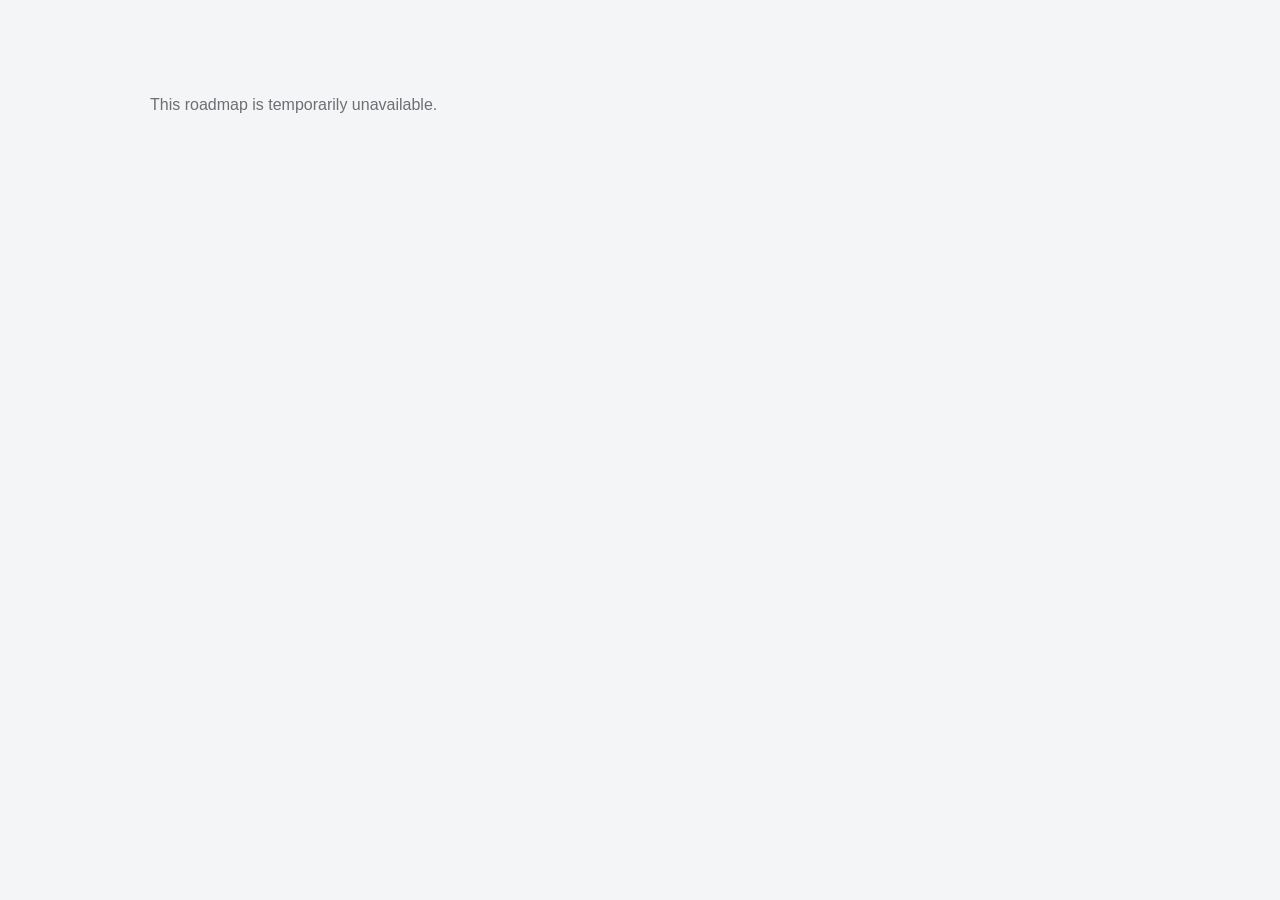
==== ride-radar-for-theme-parks/index.html @ e0edf7d6 "Publish Ride Radar for Theme Parks roadmap page" ====
<!doctype html>
<html lang="en">
<head>
  <meta charset="utf-8">
  <meta name="viewport" content="width=device-width,initial-scale=1">
  <meta name="color-scheme" content="light dark">
  <meta name="description" content="See what is being built and what has shipped for Ride Radar for Theme Parks.">
  <meta property="og:type" content="website">
  <meta property="og:title" content="Ride Radar for Theme Parks Roadmap">
  <meta property="og:description" content="See what is being built and what has shipped for Ride Radar for Theme Parks.">
  <meta property="og:image" content="https://is1-ssl.mzstatic.com/image/thumb/Purple221/v4/d3/43/cd/d343cdd3-f7c9-55cc-df08-a7925086de3b/AppIcon-0-0-1x_U007epad-0-1-0-sRGB-85-220.png/512x512bb.jpg">
  <meta name="twitter:card" content="summary">
  <title>Ride Radar for Theme Parks Roadmap</title>
  <link rel="icon" href="https://is1-ssl.mzstatic.com/image/thumb/Purple221/v4/d3/43/cd/d343cdd3-f7c9-55cc-df08-a7925086de3b/AppIcon-0-0-1x_U007epad-0-1-0-sRGB-85-220.png/512x512bb.jpg">
  <link rel="stylesheet" href="../assets/roadmap.css">
  <script src="../assets/roadmap.js" defer></script>
</head>
<body>
  <main id="roadmap" aria-live="polite"></main>
  <noscript><h1>Ride Radar for Theme Parks</h1><p><a href="https://apps.apple.com/gb/app/ride-radar-for-theme-parks/id6756741518?uo=4">View on the App Store</a></p></noscript>
</body>
</html>
---- assets/roadmap.css ----
:root { color-scheme:light dark; --bg:#f4f5f7; --surface:#fff; --surface-soft:#fafafa; --text:#171719; --muted:#6e6e73; --line:#dddfe4; --accent:#f05d3d; --accent-soft:#fff0ec; --green:#23865b; --green-soft:#e8f5ee; --blue:#1267d6; --shadow:0 14px 34px rgb(20 22 28 / .06); }
* { box-sizing:border-box; }
html { background:var(--bg); }
body { margin:0; color:var(--text); font-family:-apple-system,BlinkMacSystemFont,"SF Pro Text",sans-serif; letter-spacing:0; -webkit-font-smoothing:antialiased; }
main { width:min(980px,calc(100% - 40px)); margin:0 auto; padding:28px 0 72px; }
.brand { display:flex; align-items:center; gap:9px; min-height:32px; color:var(--muted); font-size:12px; font-weight:750; text-transform:uppercase; letter-spacing:.08em; }
.brand-mark { display:grid; place-items:center; width:25px; height:25px; border-radius:7px; background:var(--text); color:var(--bg); font-size:13px; }
.app-header { display:grid; grid-template-columns:auto minmax(0,1fr) auto; align-items:center; gap:22px; padding:48px 0 38px; border-bottom:1px solid var(--line); }
.app-icon { width:94px; height:94px; border-radius:22px; background:var(--surface); box-shadow:0 12px 30px rgb(20 22 28 / .16); }
h1 { margin:0 0 10px; max-width:680px; font-size:clamp(34px,6vw,54px); line-height:1.02; letter-spacing:0; }
a { color:inherit; text-decoration:none; }
.store-link { display:inline-flex; align-items:center; justify-content:center; gap:8px; min-height:46px; padding:0 16px; border:1px solid var(--text); border-radius:8px; background:var(--text); color:var(--bg); font-size:14px; font-weight:700; white-space:nowrap; transition:transform .18s ease,opacity .18s ease; }
.store-link:hover { transform:translateY(-1px); opacity:.84; }
.meta { display:flex; flex-wrap:wrap; align-items:center; gap:8px 14px; color:var(--muted); font-size:14px; }
.live { display:inline-flex; align-items:center; gap:7px; }
.live::before { content:""; width:7px; height:7px; border-radius:50%; background:var(--green); }
.summary { display:grid; grid-template-columns:repeat(3,1fr); gap:1px; margin:24px 0 4px; overflow:hidden; border:1px solid var(--line); border-radius:8px; background:var(--line); }
.summary-item { padding:17px 18px; background:var(--surface); }
.summary-value { display:block; margin-bottom:3px; font-size:22px; font-weight:760; }
.summary-label { color:var(--muted); font-size:12px; font-weight:650; text-transform:uppercase; letter-spacing:.05em; }
.section-title { display:flex; justify-content:space-between; align-items:end; gap:16px; margin:42px 0 14px; }
h2 { margin:0; font-size:24px; line-height:1.15; letter-spacing:0; }
.section-note { color:var(--muted); font-size:13px; }
.version { position:relative; margin:0 0 16px; overflow:hidden; border:1px solid var(--line); border-radius:8px; background:var(--surface); box-shadow:var(--shadow); }
.version.active::before { content:""; position:absolute; inset:0 auto 0 0; width:4px; background:var(--accent); }
.version-head { display:grid; grid-template-columns:minmax(0,1fr) auto; align-items:center; gap:18px; padding:21px 22px 19px 25px; }
.version h3 { margin:0 0 5px; font-size:21px; line-height:1.15; letter-spacing:0; }
.progress-row { display:flex; align-items:center; gap:10px; }
.progress { color:var(--muted); font-size:13px; white-space:nowrap; }
.meter { width:96px; height:5px; overflow:hidden; border-radius:3px; background:var(--line); }
.meter span { display:block; height:100%; border-radius:inherit; background:var(--accent); }
.shipped .meter span { background:var(--green); }
.badge { display:inline-flex; align-items:center; gap:7px; min-height:28px; padding:0 10px; border-radius:7px; color:var(--accent); background:var(--accent-soft); font-size:12px; font-weight:720; }
.badge::before { content:""; width:7px; height:7px; border-radius:50%; background:currentColor; }
.badge.shipped { color:var(--green); background:var(--green-soft); }
.groups { display:grid; grid-template-columns:repeat(auto-fit,minmax(230px,1fr)); border-top:1px solid var(--line); }
.group { min-width:0; padding:18px 22px 16px 25px; border-right:1px solid var(--line); }
.group:last-child { border-right:0; }
.group h4 { margin:0 0 11px; color:var(--muted); font-size:11px; text-transform:uppercase; font-weight:760; letter-spacing:.07em; }
.items { list-style:none; margin:0; padding:0; }
.item { position:relative; padding:9px 0 9px 25px; line-height:1.45; overflow-wrap:anywhere; }
.item::before { content:""; position:absolute; left:1px; top:14px; width:10px; height:10px; border:1.5px solid var(--muted); border-radius:50%; }
.item.done { color:var(--muted); }
.item.done::before { background:var(--green); border-color:var(--green); box-shadow:inset 0 0 0 2px var(--surface); }
.item-lines { margin:7px 0 0; padding-left:18px; }
.item-lines li { margin:4px 0; }
strong { font-weight:750; } em { font-style:italic; }
details.version summary { list-style:none; cursor:pointer; }
details.version summary::-webkit-details-marker { display:none; }
details.version summary .version-head::after { content:"+"; display:grid; place-items:center; width:28px; height:28px; margin-left:3px; border:1px solid var(--line); border-radius:50%; color:var(--muted); font-size:20px; font-weight:400; }
details.version[open] summary .version-head::after { content:"−"; }
details.version summary .version-head { grid-template-columns:minmax(0,1fr) auto auto; }
.idea-card { padding:20px 22px; border:1px dashed color-mix(in srgb,var(--accent) 45%,var(--line)); border-radius:8px; background:var(--surface); }
.idea-card .items { columns:2; column-gap:32px; }
.idea-card .item { break-inside:avoid; }
.empty,.error { color:var(--muted); padding:52px 0; }
footer { display:flex; justify-content:space-between; gap:16px; margin-top:40px; padding-top:18px; border-top:1px solid var(--line); color:var(--muted); font-size:12px; }
@media (max-width:720px) { main { width:min(100% - 32px,600px); padding-top:18px; } .app-header { grid-template-columns:auto minmax(0,1fr); gap:16px; padding:32px 0 28px; } .app-icon { width:72px; height:72px; border-radius:17px; } h1 { font-size:clamp(30px,10vw,42px); } .store-link { grid-column:1/-1; width:100%; } .summary-item { padding:14px 12px; } .summary-value { font-size:19px; } .summary-label { font-size:10px; } .groups { grid-template-columns:1fr; } .group { border-right:0; border-bottom:1px solid var(--line); } .group:last-child { border-bottom:0; } .idea-card .items { columns:1; } footer { flex-direction:column; } }
@media (prefers-color-scheme:dark) { :root { --bg:#111214; --surface:#1d1e21; --surface-soft:#242529; --text:#f5f5f7; --muted:#a3a4aa; --line:#36383e; --accent:#ff7659; --accent-soft:#3a2521; --green:#52c58b; --green-soft:#193429; --blue:#69a9ff; --shadow:none; } .app-icon { box-shadow:0 12px 30px rgb(0 0 0 / .35); } }
@media (prefers-reduced-motion:reduce) { * { scroll-behavior:auto!important; transition:none!important; } }
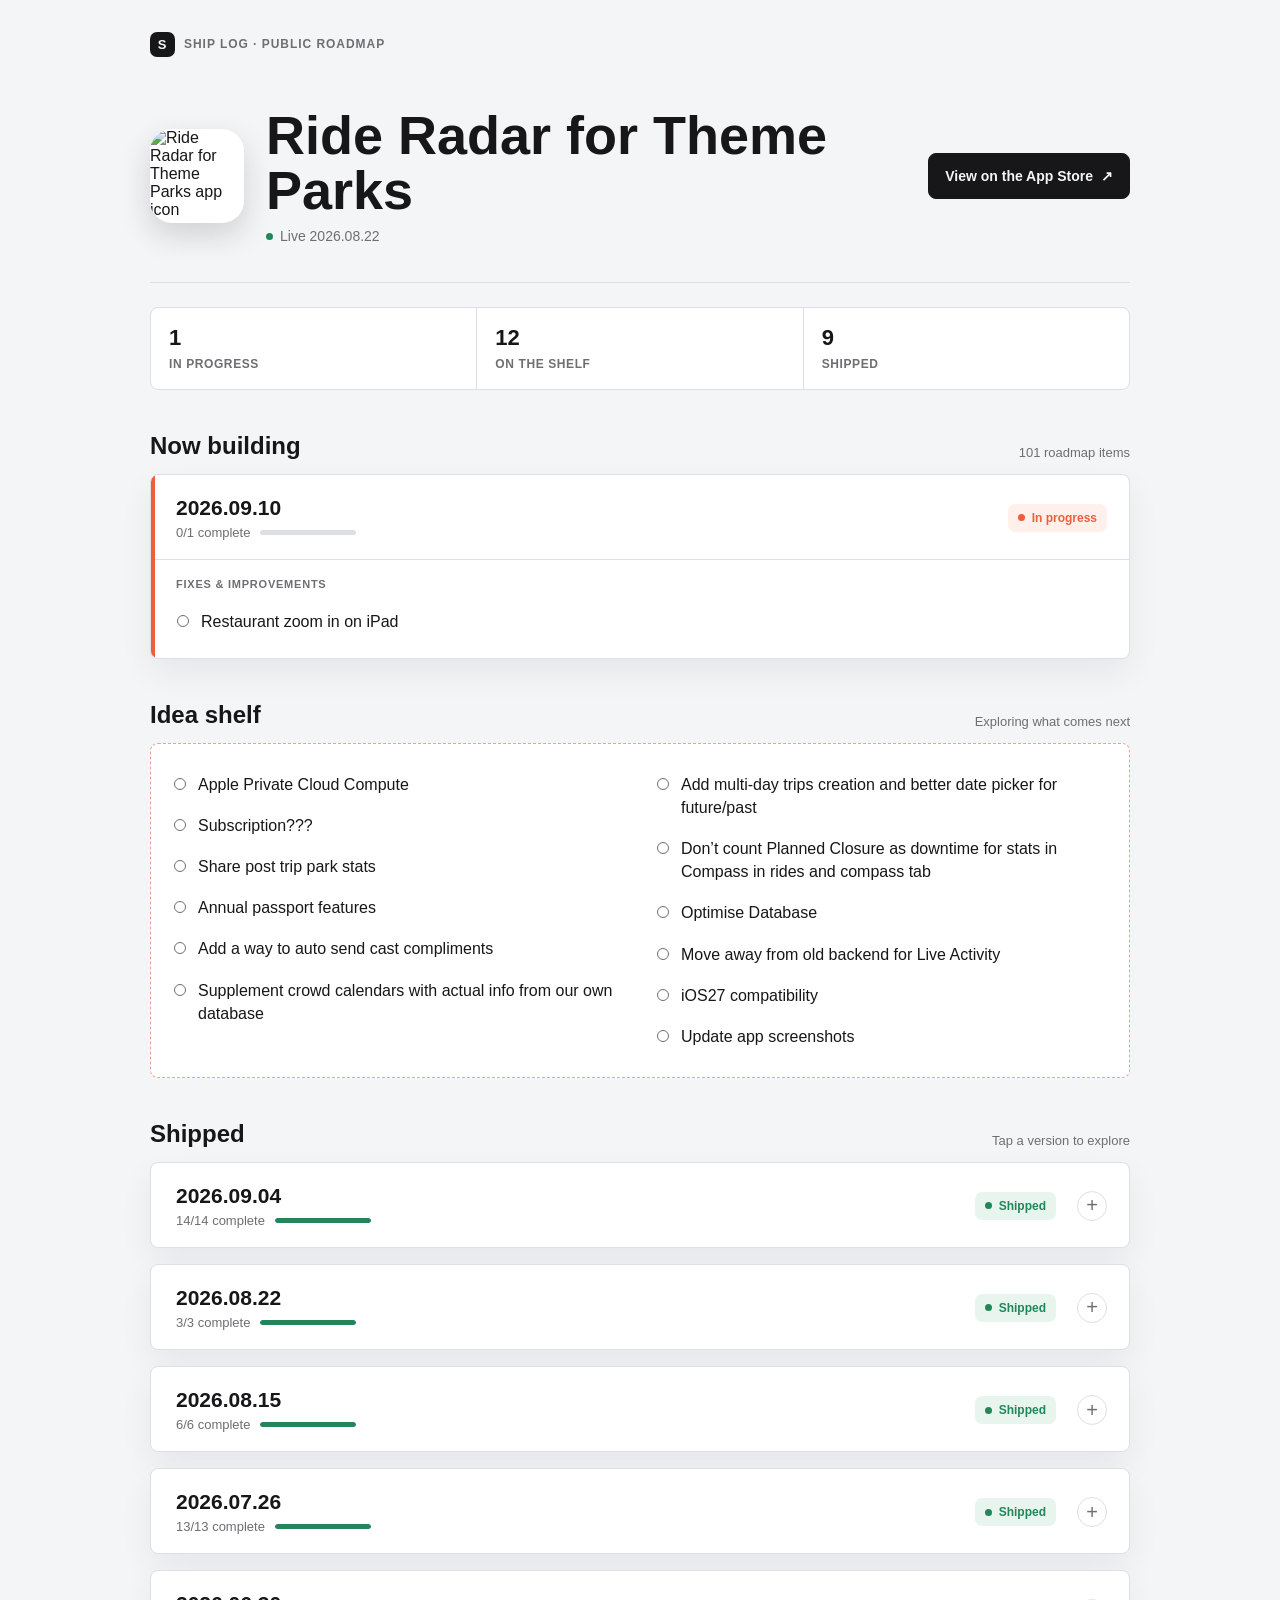
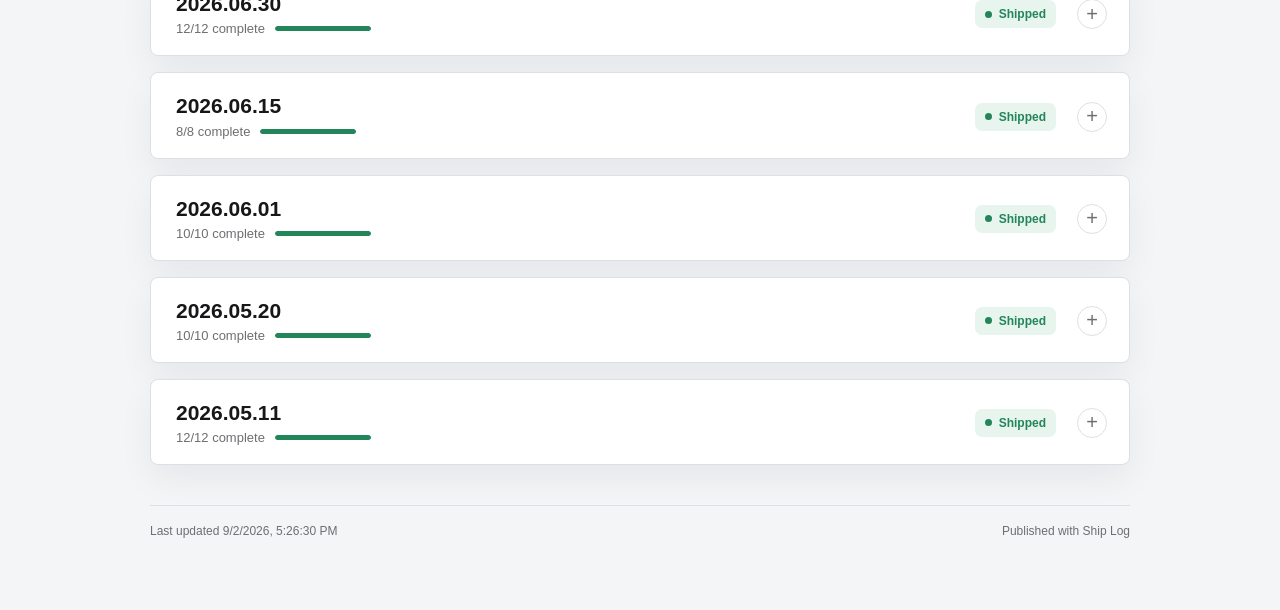
==== commit 7fb239b4: "Publish Ride Radar for Theme Parks roadmap page" ====
--- a/ride-radar-for-theme-parks/index.html
+++ b/ride-radar-for-theme-parks/index.html
@@ -8,10 +8,10 @@
   <meta property="og:type" content="website">
   <meta property="og:title" content="Ride Radar for Theme Parks Roadmap">
   <meta property="og:description" content="See what is being built and what has shipped for Ride Radar for Theme Parks.">
-  <meta property="og:image" content="https://is1-ssl.mzstatic.com/image/thumb/Purple221/v4/d3/43/cd/d343cdd3-f7c9-55cc-df08-a7925086de3b/AppIcon-0-0-1x_U007epad-0-1-0-sRGB-85-220.png/512x512bb.jpg">
+  <meta property="og:image" content="https://is1-ssl.mzstatic.com/image/thumb/Purple221/v4/88/08/ee/8808ee03-5e30-0dd4-977b-81b276e5c2ab/AppIcon-0-0-1x_U007epad-0-1-0-sRGB-85-220.png/512x512bb.jpg">
   <meta name="twitter:card" content="summary">
   <title>Ride Radar for Theme Parks Roadmap</title>
-  <link rel="icon" href="https://is1-ssl.mzstatic.com/image/thumb/Purple221/v4/d3/43/cd/d343cdd3-f7c9-55cc-df08-a7925086de3b/AppIcon-0-0-1x_U007epad-0-1-0-sRGB-85-220.png/512x512bb.jpg">
+  <link rel="icon" href="https://is1-ssl.mzstatic.com/image/thumb/Purple221/v4/88/08/ee/8808ee03-5e30-0dd4-977b-81b276e5c2ab/AppIcon-0-0-1x_U007epad-0-1-0-sRGB-85-220.png/512x512bb.jpg">
   <link rel="stylesheet" href="../assets/roadmap.css">
   <script src="../assets/roadmap.js" defer></script>
 </head>
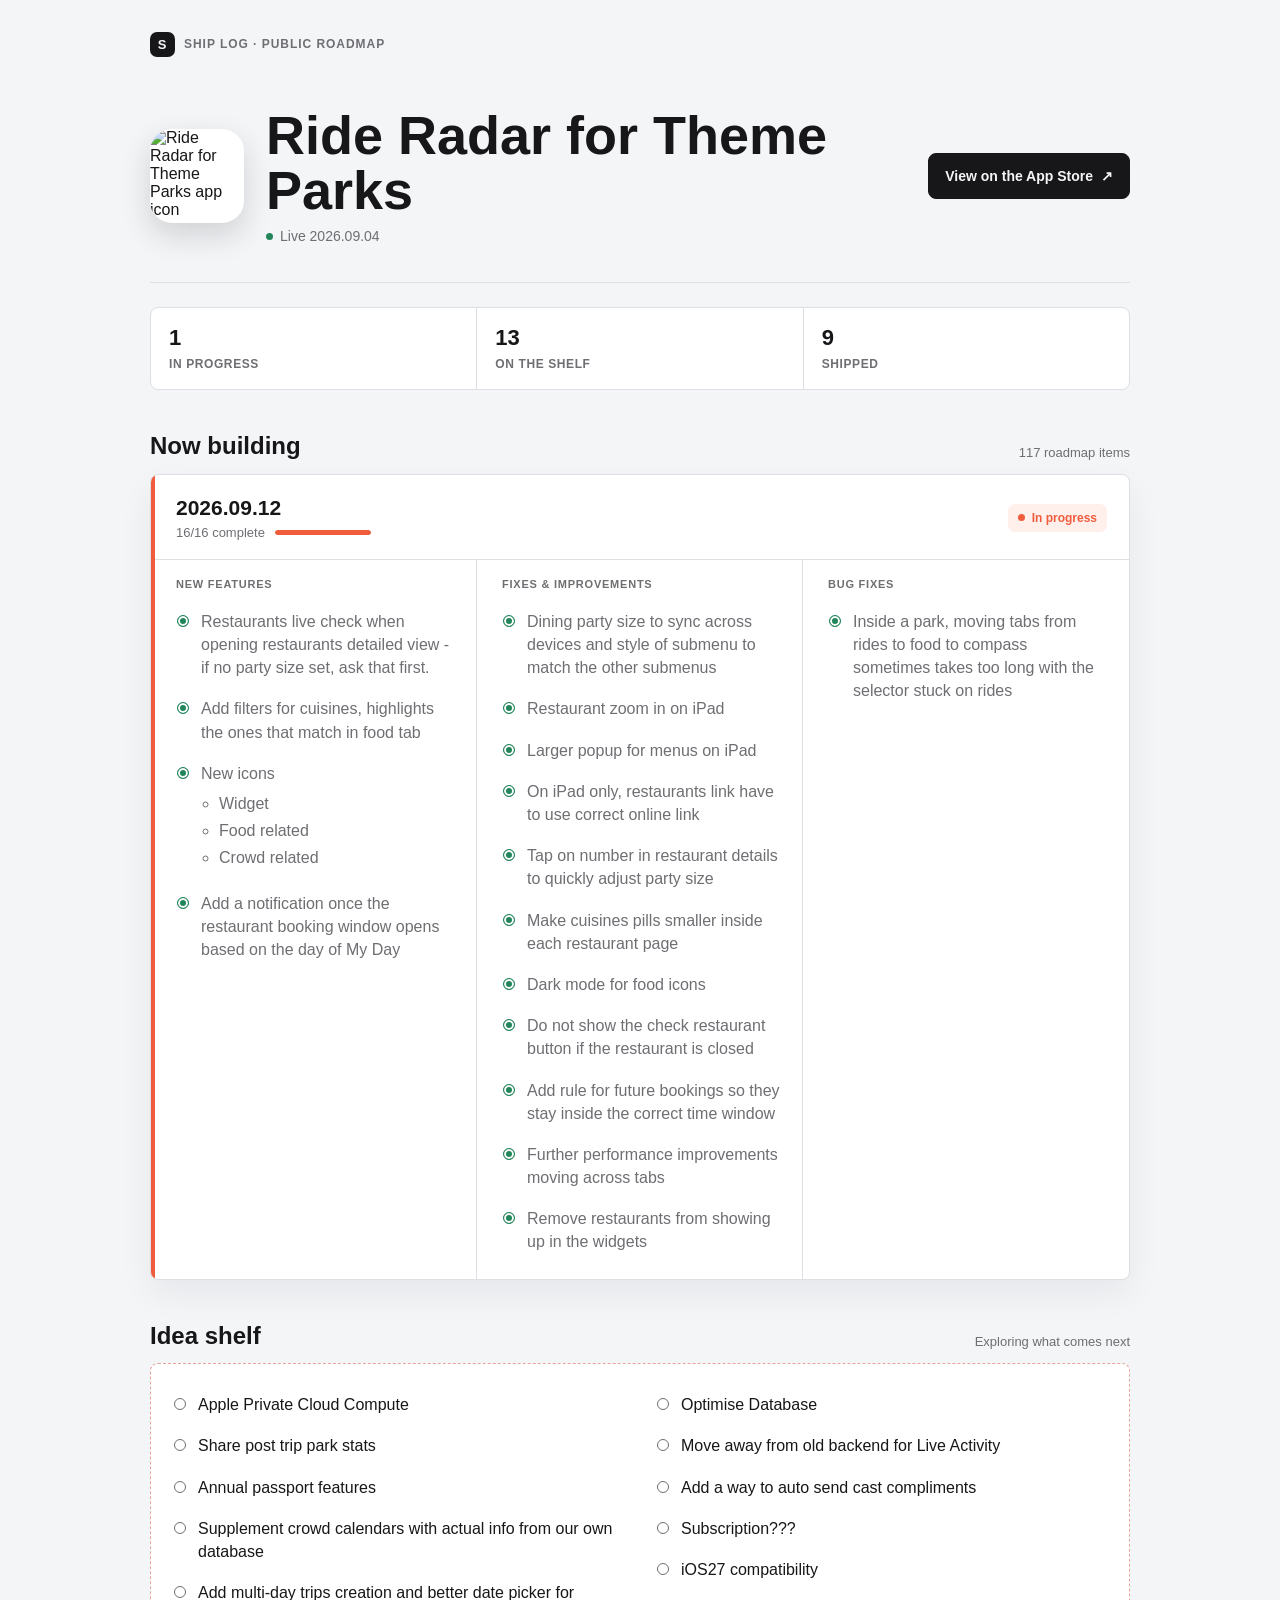
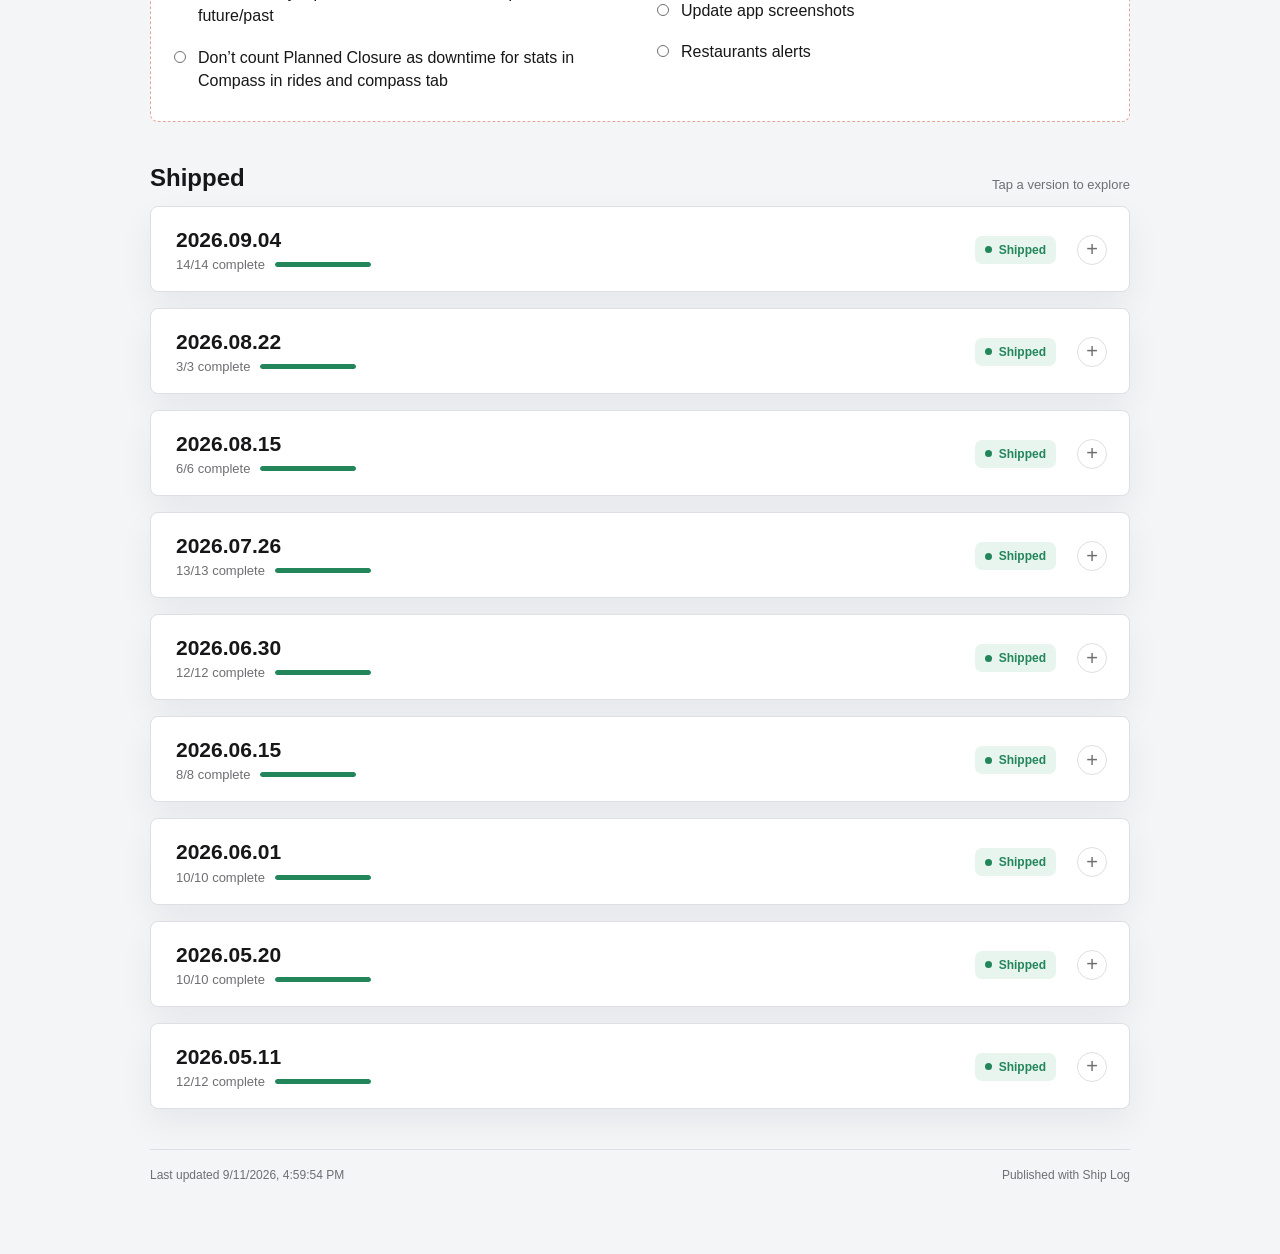
==== commit ccc0f193: "Publish Ride Radar for Theme Parks roadmap page" ====
--- a/ride-radar-for-theme-parks/index.html
+++ b/ride-radar-for-theme-parks/index.html
@@ -8,10 +8,10 @@
   <meta property="og:type" content="website">
   <meta property="og:title" content="Ride Radar for Theme Parks Roadmap">
   <meta property="og:description" content="See what is being built and what has shipped for Ride Radar for Theme Parks.">
-  <meta property="og:image" content="https://is1-ssl.mzstatic.com/image/thumb/Purple221/v4/88/08/ee/8808ee03-5e30-0dd4-977b-81b276e5c2ab/AppIcon-0-0-1x_U007epad-0-1-0-sRGB-85-220.png/512x512bb.jpg">
+  <meta property="og:image" content="https://is1-ssl.mzstatic.com/image/thumb/Purple221/v4/45/23/85/45238539-cf5b-a02e-c6b7-e993b041c930/AppIcon-0-0-1x_U007epad-0-1-0-sRGB-85-220.png/512x512bb.jpg">
   <meta name="twitter:card" content="summary">
   <title>Ride Radar for Theme Parks Roadmap</title>
-  <link rel="icon" href="https://is1-ssl.mzstatic.com/image/thumb/Purple221/v4/88/08/ee/8808ee03-5e30-0dd4-977b-81b276e5c2ab/AppIcon-0-0-1x_U007epad-0-1-0-sRGB-85-220.png/512x512bb.jpg">
+  <link rel="icon" href="https://is1-ssl.mzstatic.com/image/thumb/Purple221/v4/45/23/85/45238539-cf5b-a02e-c6b7-e993b041c930/AppIcon-0-0-1x_U007epad-0-1-0-sRGB-85-220.png/512x512bb.jpg">
   <link rel="stylesheet" href="../assets/roadmap.css">
   <script src="../assets/roadmap.js" defer></script>
 </head>
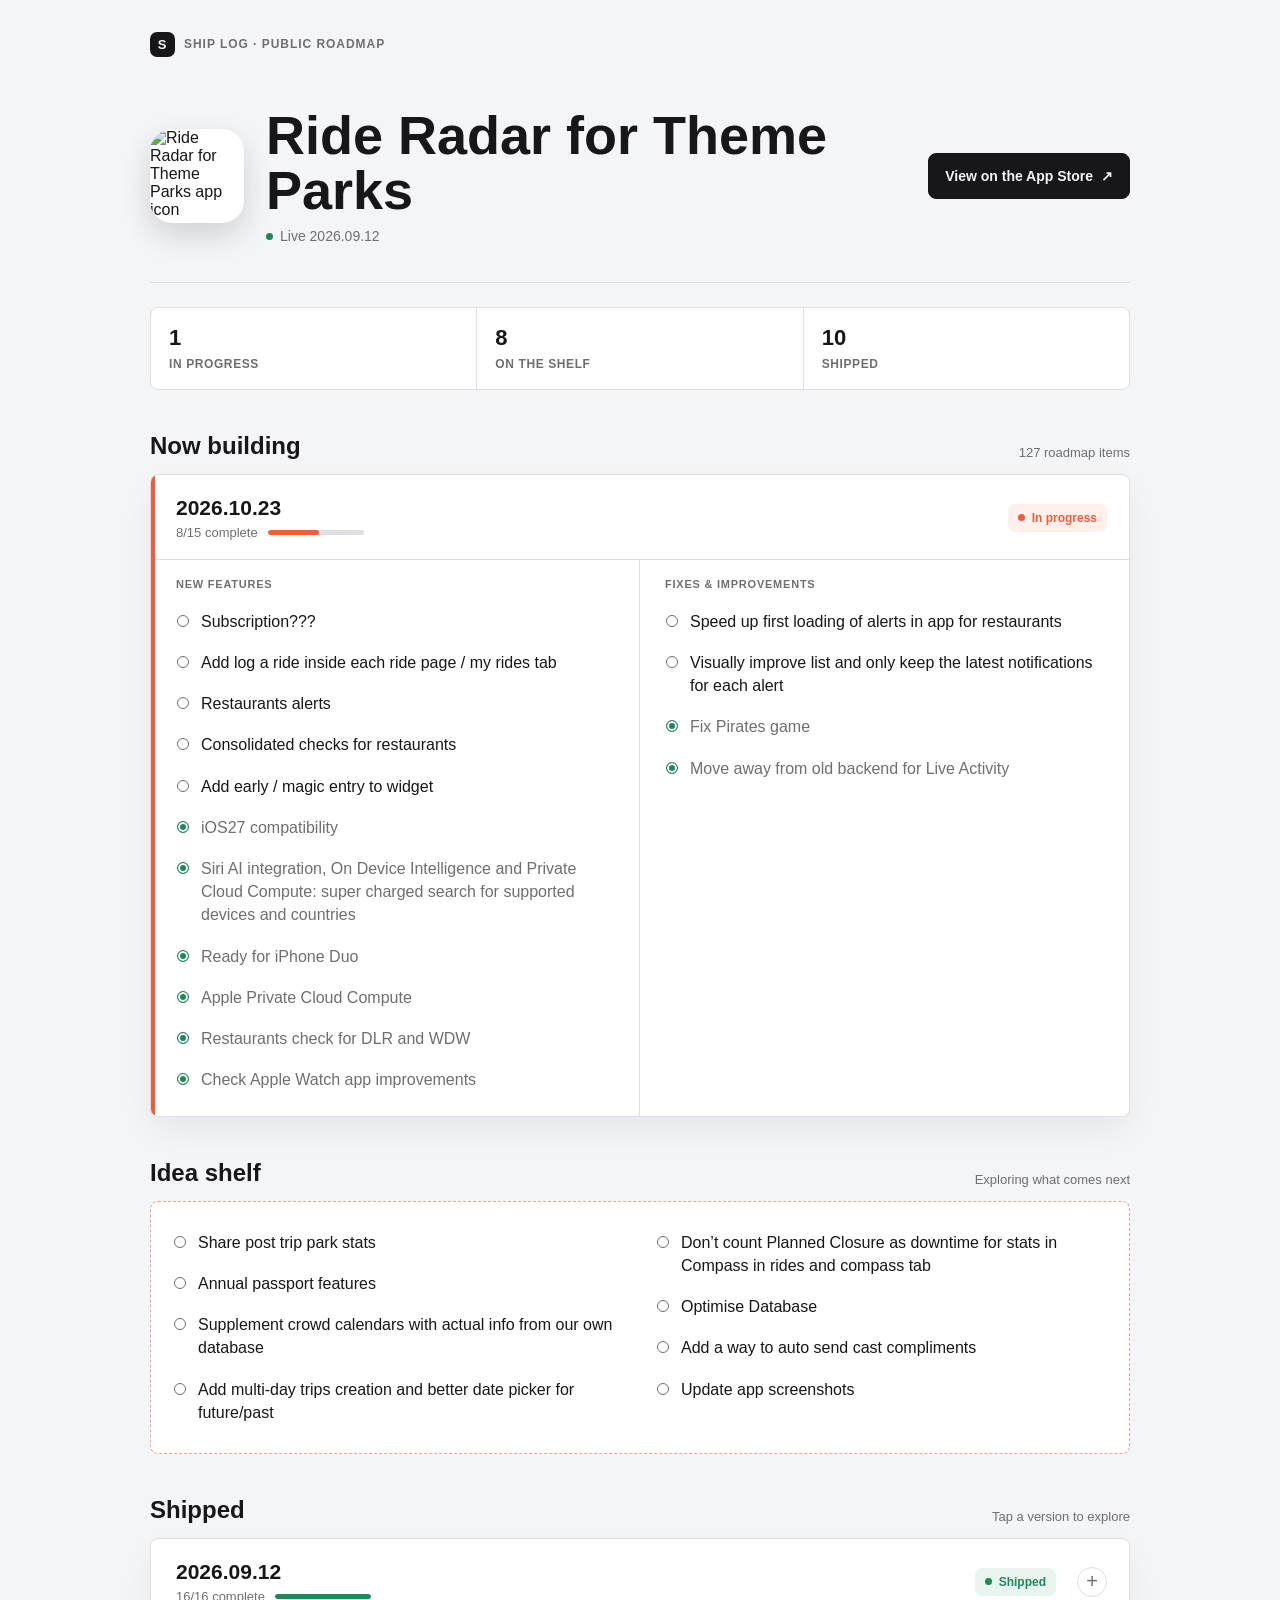
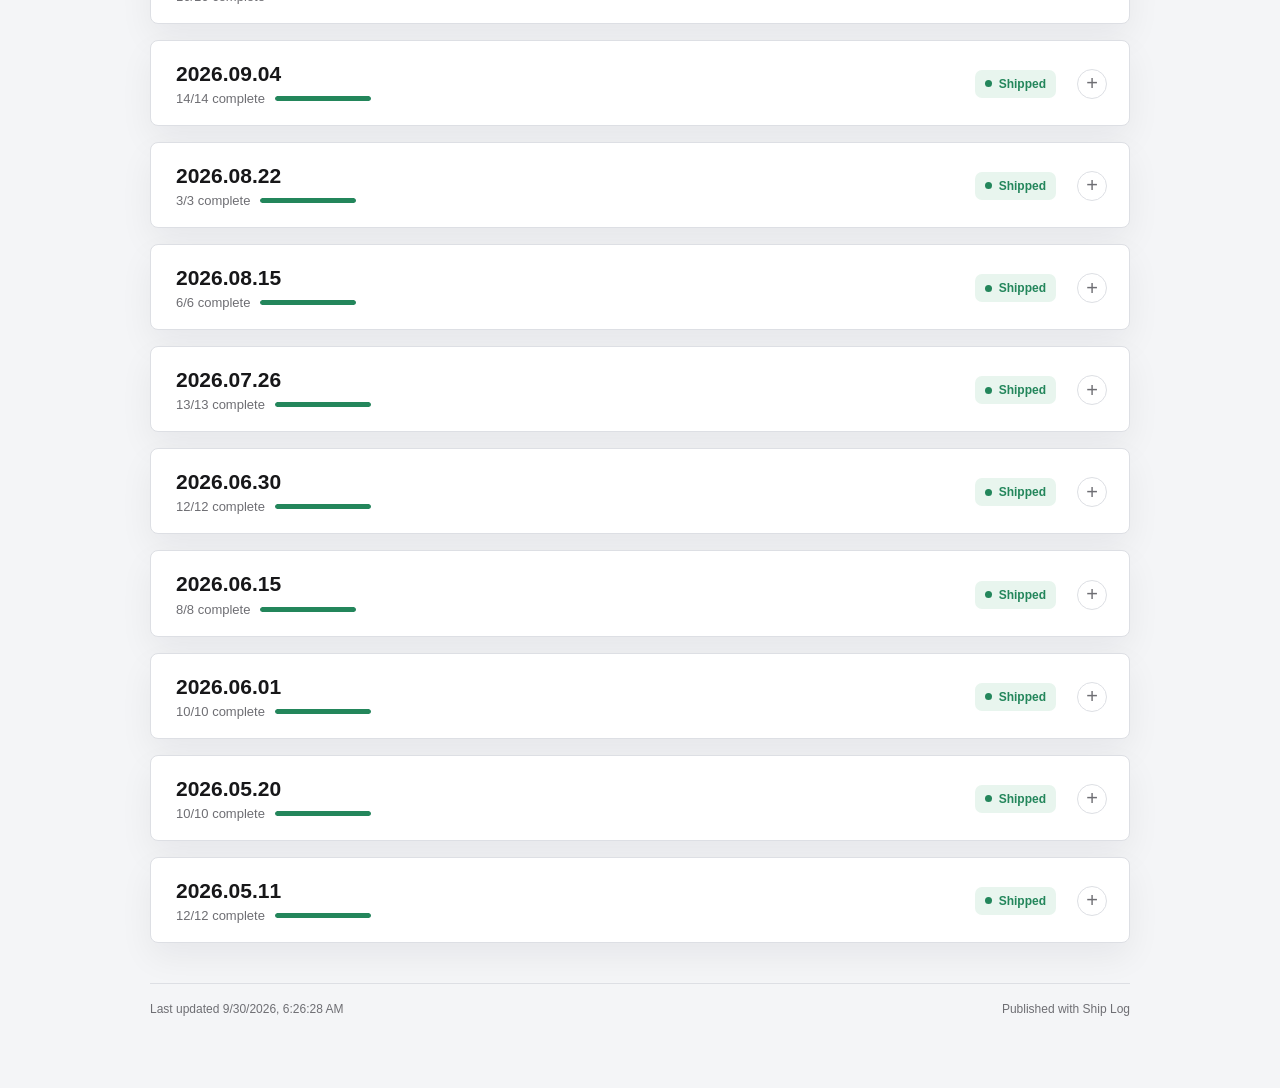
==== commit 49856336: "Publish Ride Radar for Theme Parks roadmap page" ====
--- a/ride-radar-for-theme-parks/index.html
+++ b/ride-radar-for-theme-parks/index.html
@@ -8,10 +8,10 @@
   <meta property="og:type" content="website">
   <meta property="og:title" content="Ride Radar for Theme Parks Roadmap">
   <meta property="og:description" content="See what is being built and what has shipped for Ride Radar for Theme Parks.">
-  <meta property="og:image" content="https://is1-ssl.mzstatic.com/image/thumb/Purple221/v4/45/23/85/45238539-cf5b-a02e-c6b7-e993b041c930/AppIcon-0-0-1x_U007epad-0-1-0-sRGB-85-220.png/512x512bb.jpg">
+  <meta property="og:image" content="https://is1-ssl.mzstatic.com/image/thumb/Purple221/v4/49/62/ac/4962ac72-fccc-2dbe-3257-394d347a0be4/AppIcon-0-0-1x_U007epad-0-1-sRGB-85-220.png/512x512bb.jpg">
   <meta name="twitter:card" content="summary">
   <title>Ride Radar for Theme Parks Roadmap</title>
-  <link rel="icon" href="https://is1-ssl.mzstatic.com/image/thumb/Purple221/v4/45/23/85/45238539-cf5b-a02e-c6b7-e993b041c930/AppIcon-0-0-1x_U007epad-0-1-0-sRGB-85-220.png/512x512bb.jpg">
+  <link rel="icon" href="https://is1-ssl.mzstatic.com/image/thumb/Purple221/v4/49/62/ac/4962ac72-fccc-2dbe-3257-394d347a0be4/AppIcon-0-0-1x_U007epad-0-1-sRGB-85-220.png/512x512bb.jpg">
   <link rel="stylesheet" href="../assets/roadmap.css">
   <script src="../assets/roadmap.js" defer></script>
 </head>
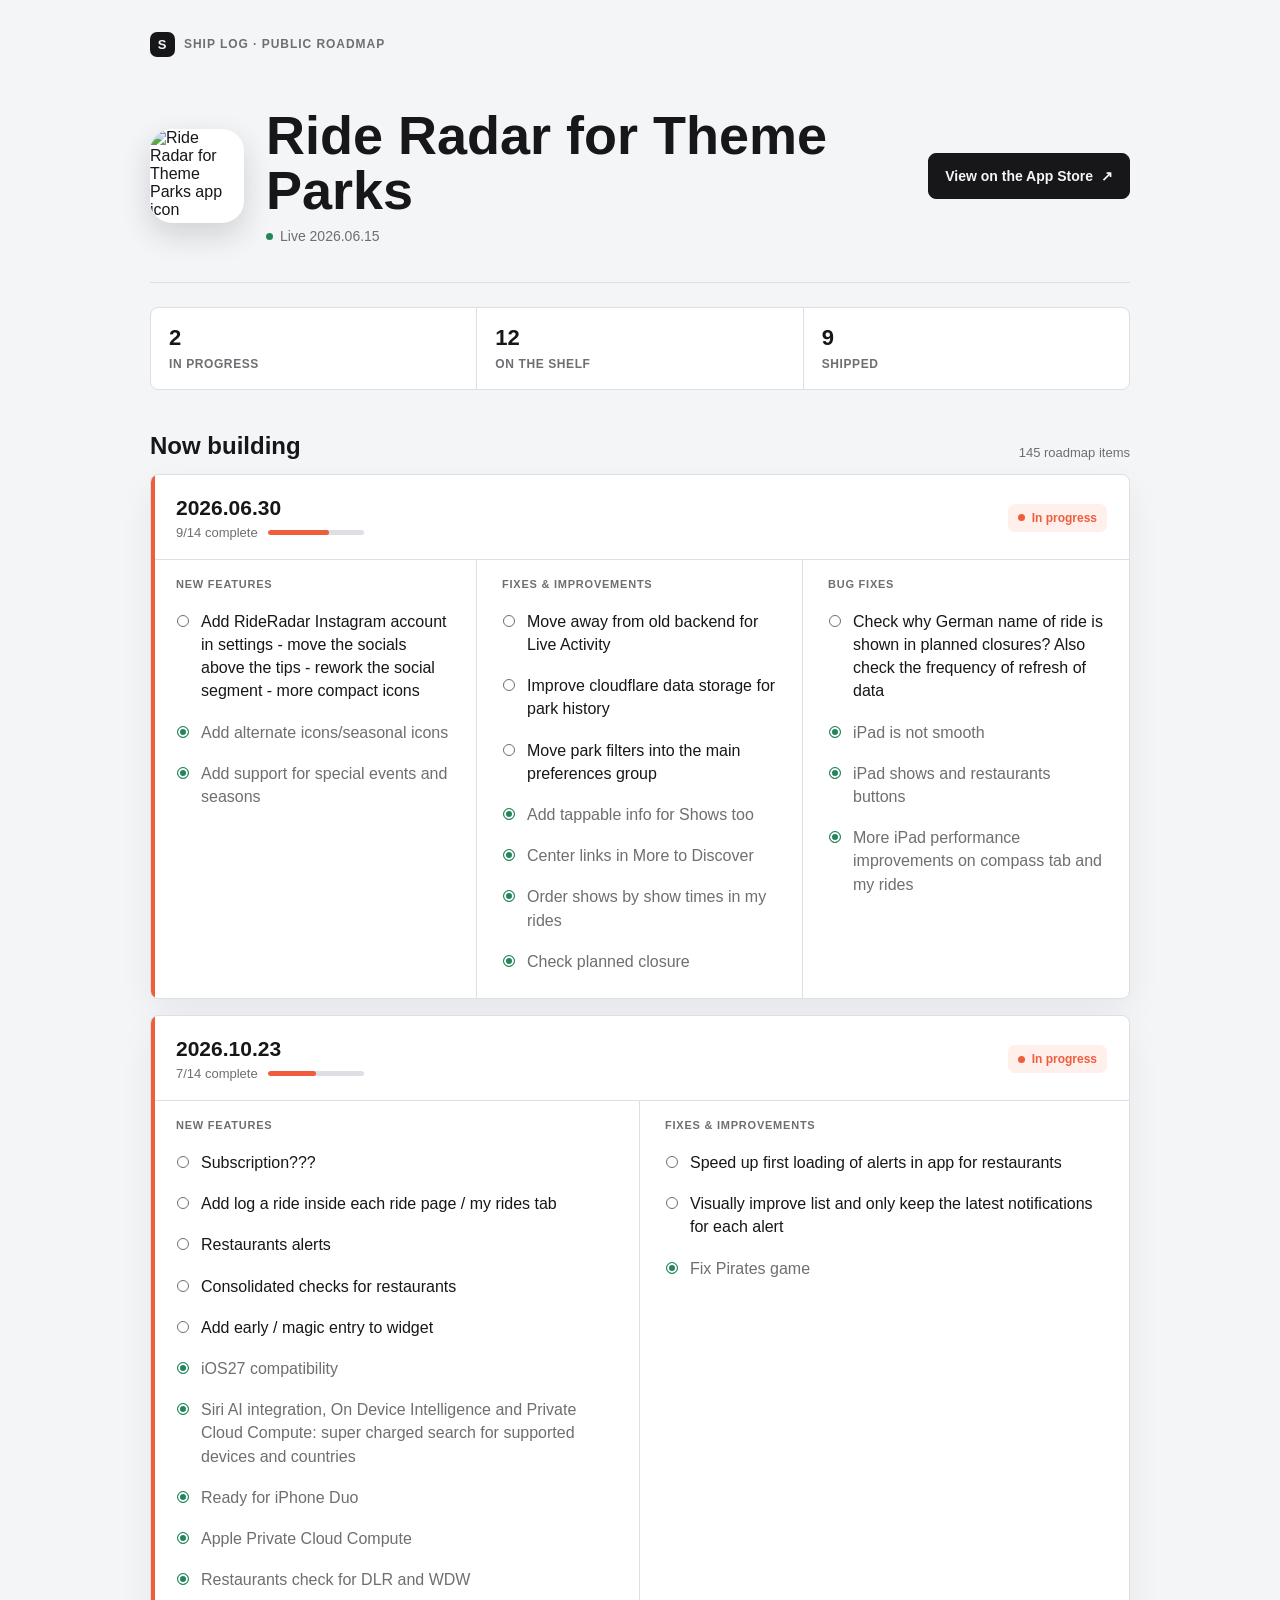
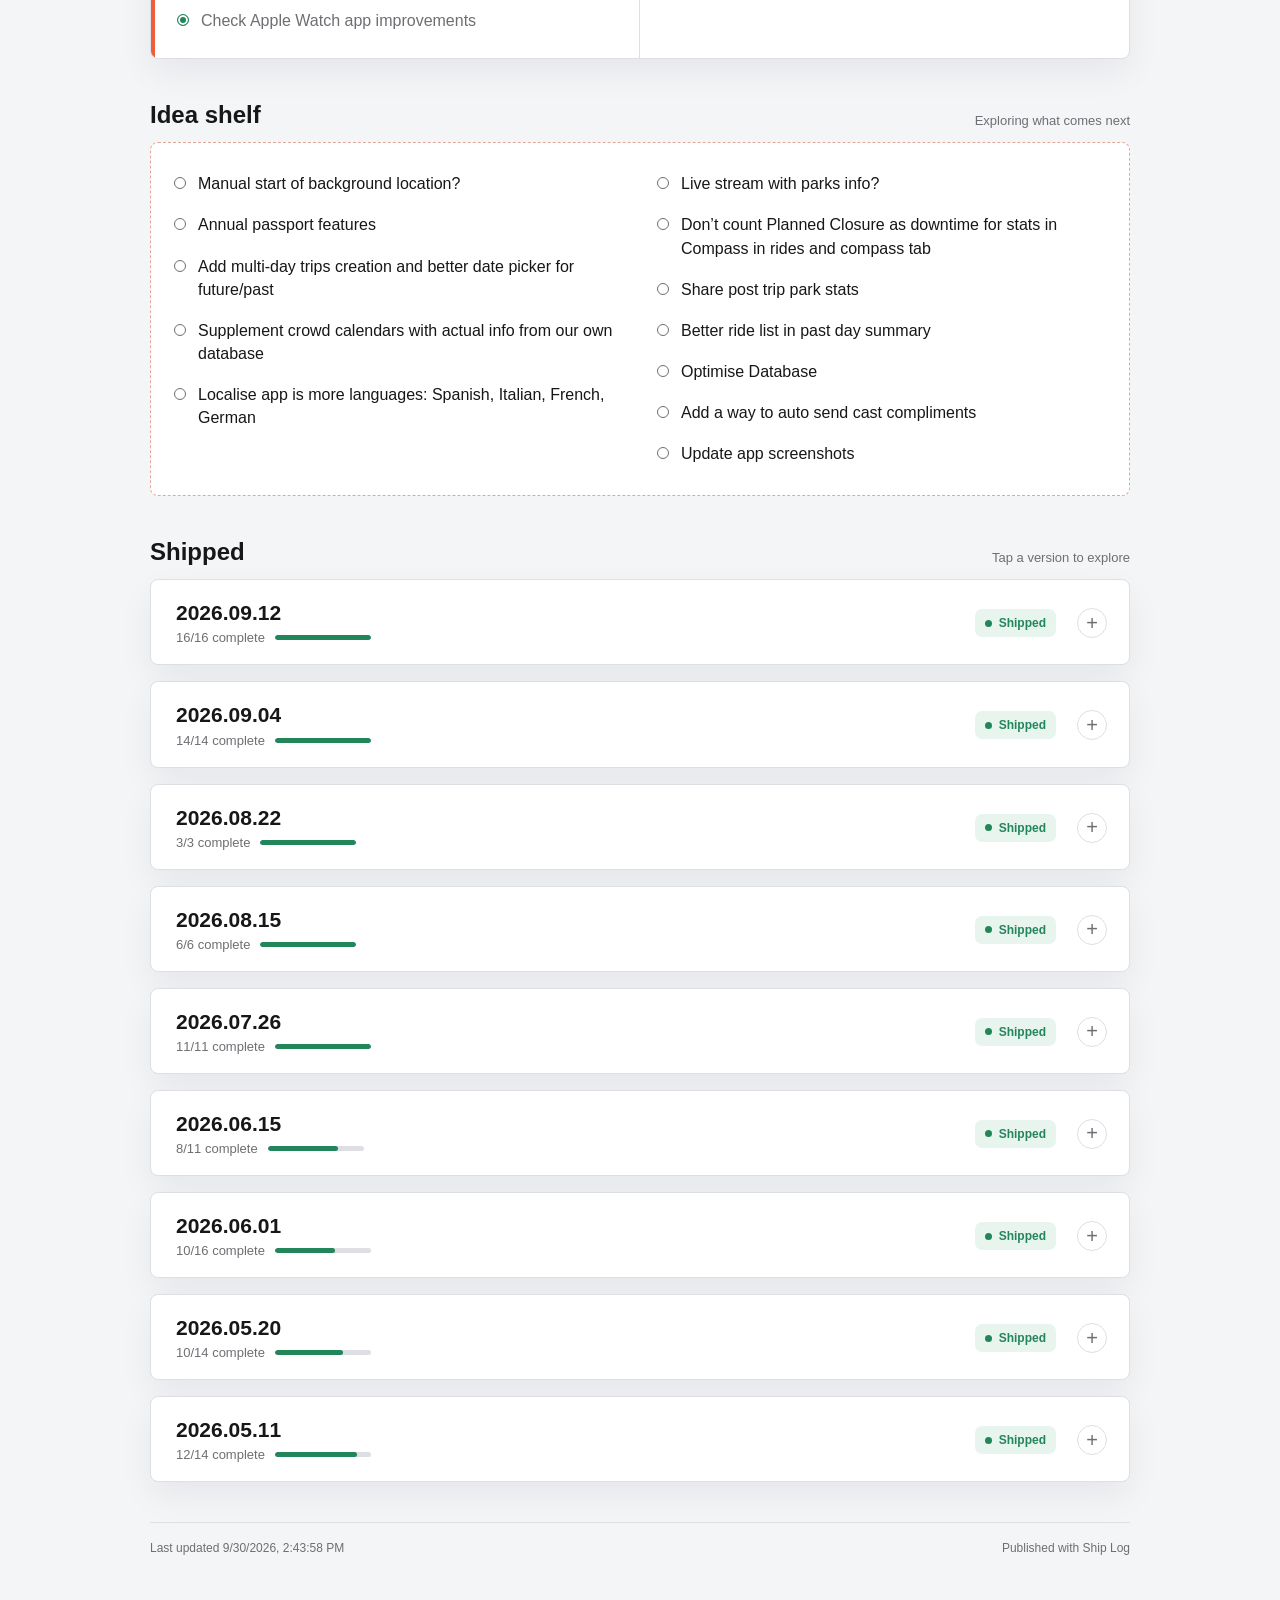
==== commit 6a36c510: "Publish Ride Radar for Theme Parks roadmap page" ====
--- a/ride-radar-for-theme-parks/index.html
+++ b/ride-radar-for-theme-parks/index.html
@@ -8,10 +8,10 @@
   <meta property="og:type" content="website">
   <meta property="og:title" content="Ride Radar for Theme Parks Roadmap">
   <meta property="og:description" content="See what is being built and what has shipped for Ride Radar for Theme Parks.">
-  <meta property="og:image" content="https://is1-ssl.mzstatic.com/image/thumb/Purple221/v4/49/62/ac/4962ac72-fccc-2dbe-3257-394d347a0be4/AppIcon-0-0-1x_U007epad-0-1-sRGB-85-220.png/512x512bb.jpg">
+  <meta property="og:image" content="https://is1-ssl.mzstatic.com/image/thumb/Purple221/v4/45/23/85/45238539-cf5b-a02e-c6b7-e993b041c930/AppIcon-0-0-1x_U007epad-0-1-0-sRGB-85-220.png/512x512bb.jpg">
   <meta name="twitter:card" content="summary">
   <title>Ride Radar for Theme Parks Roadmap</title>
-  <link rel="icon" href="https://is1-ssl.mzstatic.com/image/thumb/Purple221/v4/49/62/ac/4962ac72-fccc-2dbe-3257-394d347a0be4/AppIcon-0-0-1x_U007epad-0-1-sRGB-85-220.png/512x512bb.jpg">
+  <link rel="icon" href="https://is1-ssl.mzstatic.com/image/thumb/Purple221/v4/45/23/85/45238539-cf5b-a02e-c6b7-e993b041c930/AppIcon-0-0-1x_U007epad-0-1-0-sRGB-85-220.png/512x512bb.jpg">
   <link rel="stylesheet" href="../assets/roadmap.css">
   <script src="../assets/roadmap.js" defer></script>
 </head>
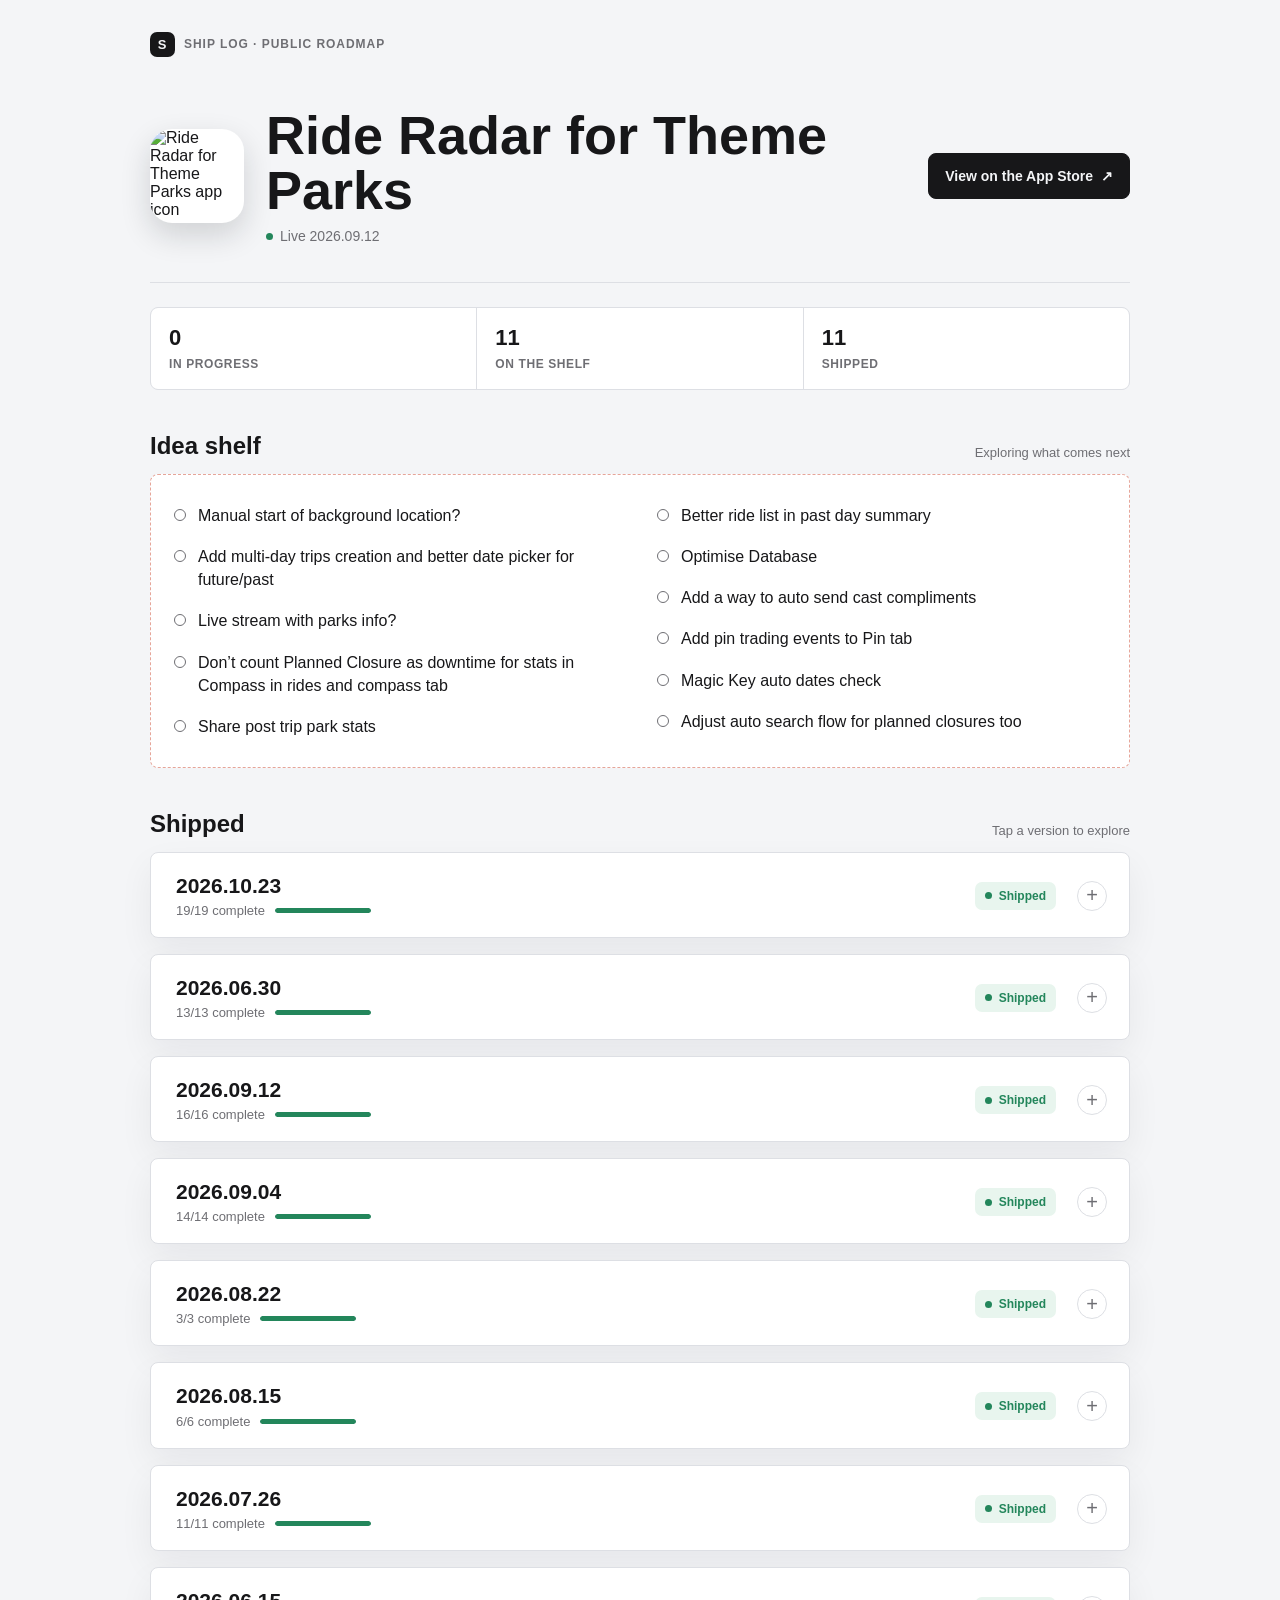
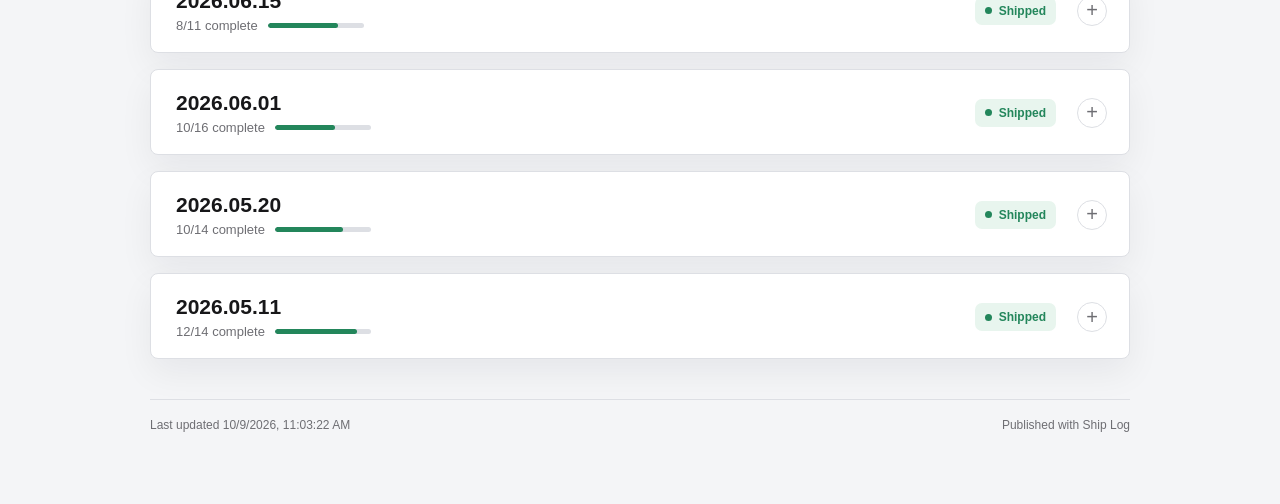
==== commit 6c6fbc5e: "Publish Ride Radar for Theme Parks roadmap page" ====
--- a/ride-radar-for-theme-parks/index.html
+++ b/ride-radar-for-theme-parks/index.html
@@ -8,10 +8,10 @@
   <meta property="og:type" content="website">
   <meta property="og:title" content="Ride Radar for Theme Parks Roadmap">
   <meta property="og:description" content="See what is being built and what has shipped for Ride Radar for Theme Parks.">
-  <meta property="og:image" content="https://is1-ssl.mzstatic.com/image/thumb/Purple221/v4/45/23/85/45238539-cf5b-a02e-c6b7-e993b041c930/AppIcon-0-0-1x_U007epad-0-1-0-sRGB-85-220.png/512x512bb.jpg">
+  <meta property="og:image" content="https://is1-ssl.mzstatic.com/image/thumb/Purple221/v4/e3/67/ab/e367abe7-c3f2-e323-4293-1072044e7bbe/AppIcon-0-0-1x_U007epad-0-1-0-85-220.png/512x512bb.jpg">
   <meta name="twitter:card" content="summary">
   <title>Ride Radar for Theme Parks Roadmap</title>
-  <link rel="icon" href="https://is1-ssl.mzstatic.com/image/thumb/Purple221/v4/45/23/85/45238539-cf5b-a02e-c6b7-e993b041c930/AppIcon-0-0-1x_U007epad-0-1-0-sRGB-85-220.png/512x512bb.jpg">
+  <link rel="icon" href="https://is1-ssl.mzstatic.com/image/thumb/Purple221/v4/e3/67/ab/e367abe7-c3f2-e323-4293-1072044e7bbe/AppIcon-0-0-1x_U007epad-0-1-0-85-220.png/512x512bb.jpg">
   <link rel="stylesheet" href="../assets/roadmap.css">
   <script src="../assets/roadmap.js" defer></script>
 </head>
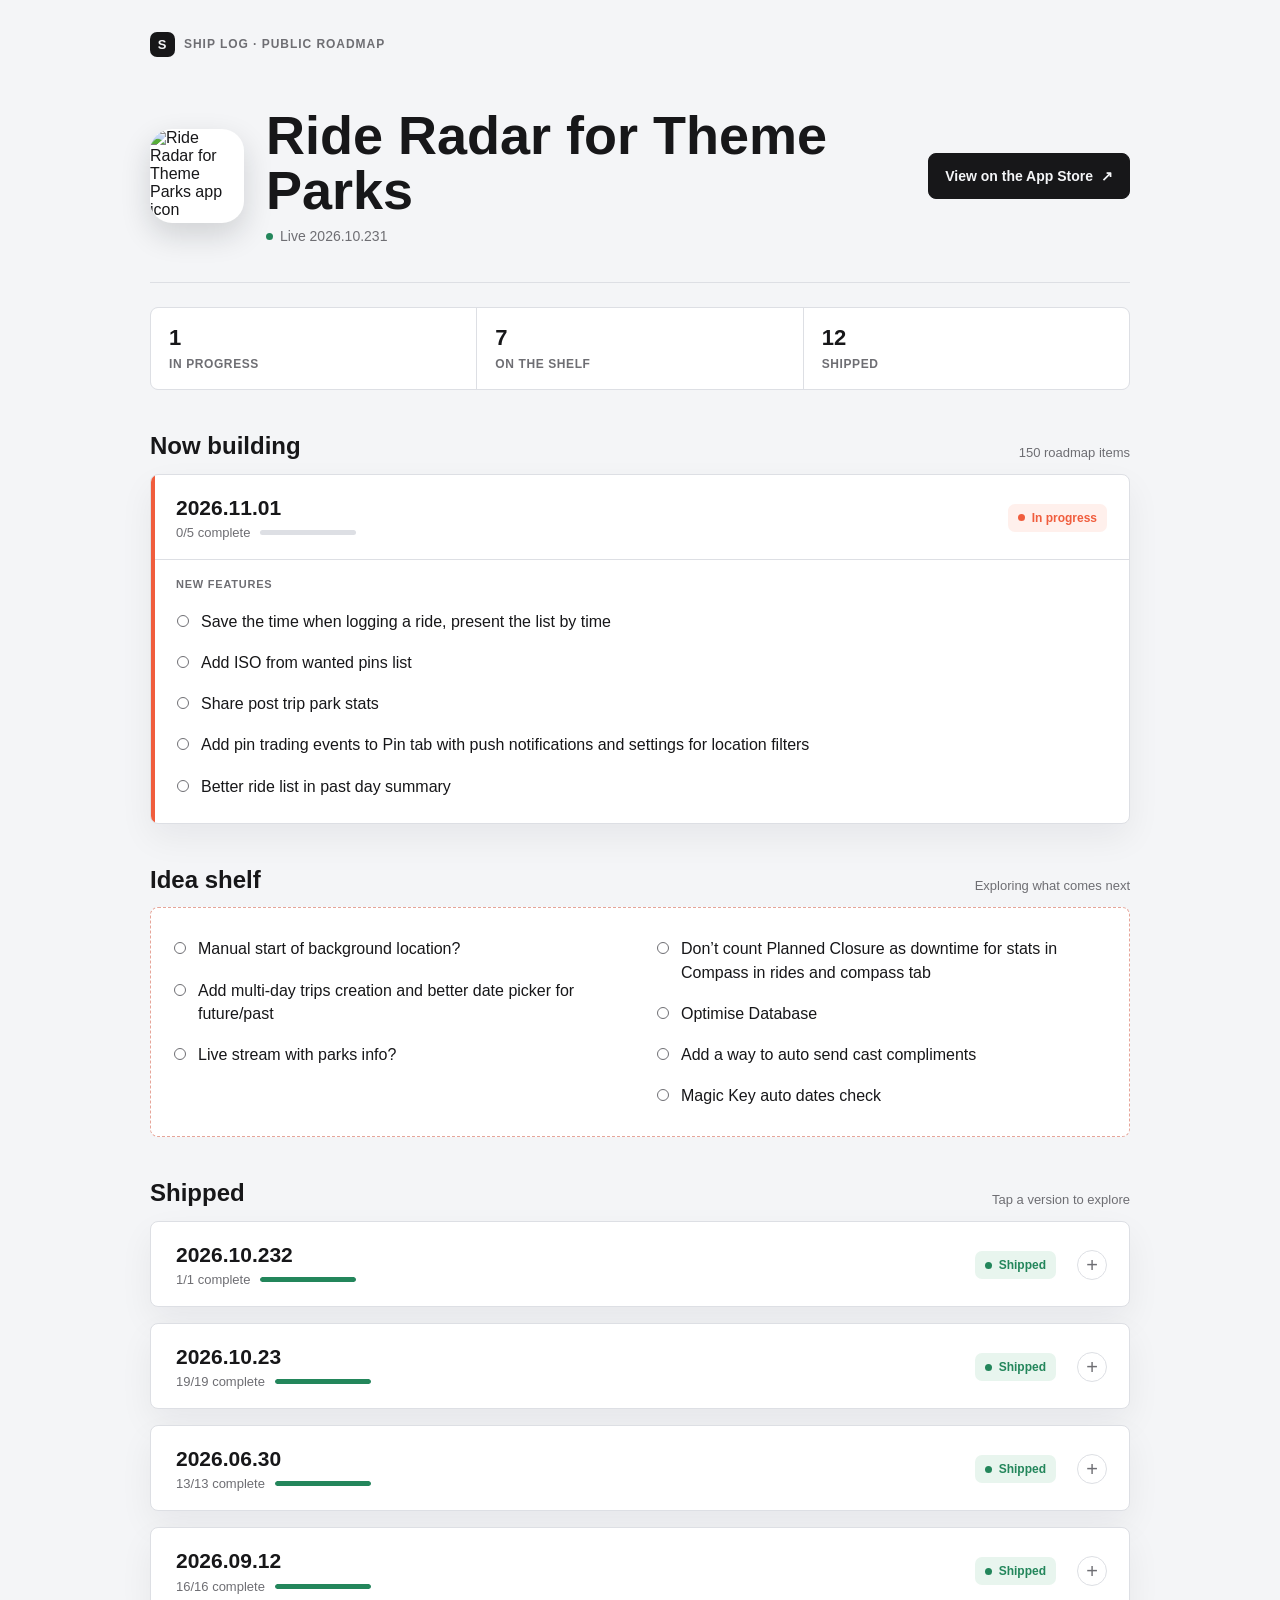
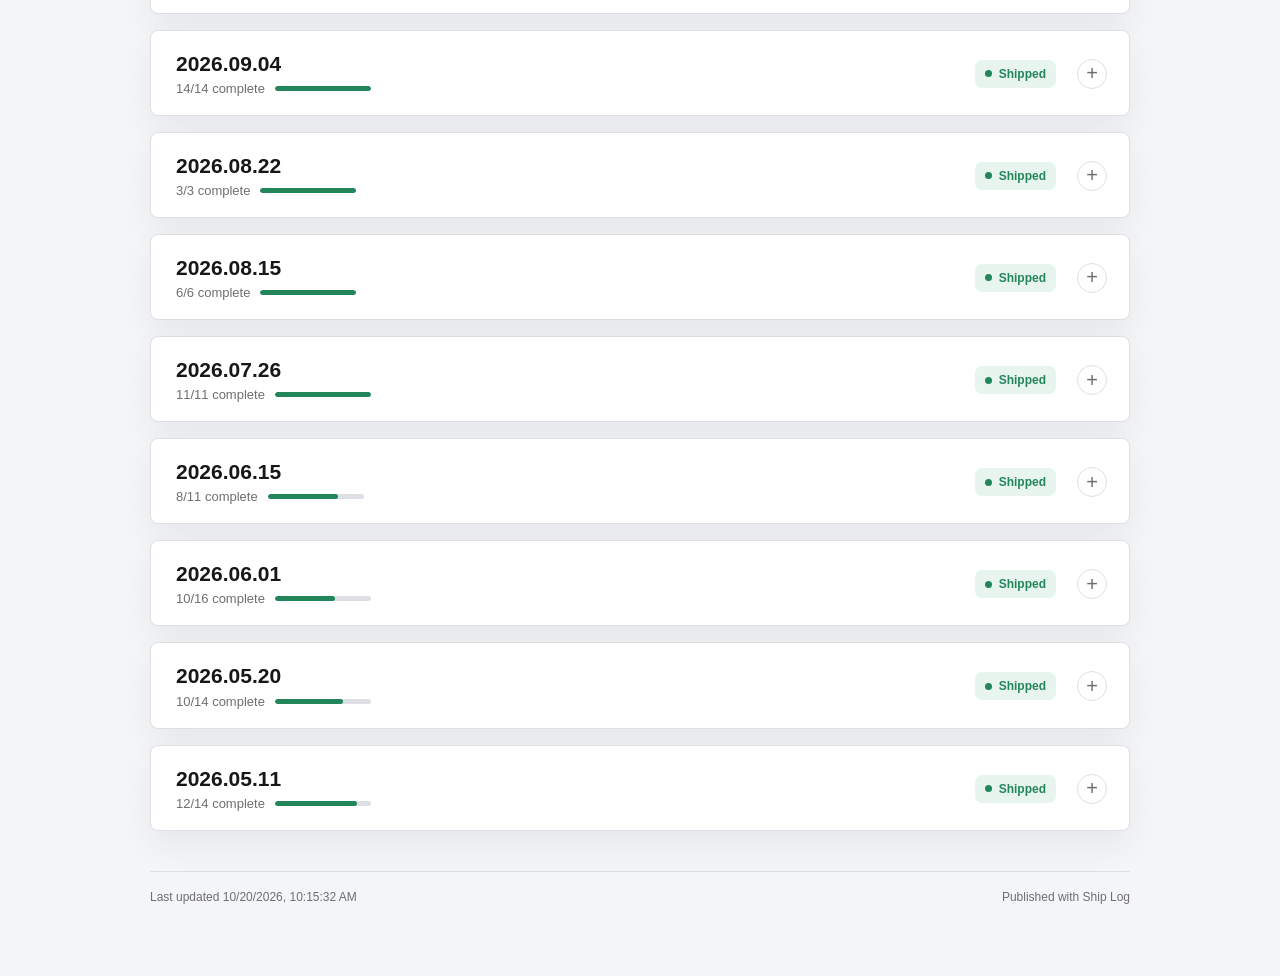
==== commit a261e07e: "Publish Ride Radar for Theme Parks roadmap page" ====
--- a/ride-radar-for-theme-parks/index.html
+++ b/ride-radar-for-theme-parks/index.html
@@ -8,10 +8,10 @@
   <meta property="og:type" content="website">
   <meta property="og:title" content="Ride Radar for Theme Parks Roadmap">
   <meta property="og:description" content="See what is being built and what has shipped for Ride Radar for Theme Parks.">
-  <meta property="og:image" content="https://is1-ssl.mzstatic.com/image/thumb/Purple221/v4/e3/67/ab/e367abe7-c3f2-e323-4293-1072044e7bbe/AppIcon-0-0-1x_U007epad-0-1-0-85-220.png/512x512bb.jpg">
+  <meta property="og:image" content="https://is1-ssl.mzstatic.com/image/thumb/Purple211/v4/da/d1/8f/dad18f39-c54b-a2a5-9b78-8ce99130cb30/AppIcon-0-0-1x_U007epad-0-1-0-85-220.png/512x512bb.jpg">
   <meta name="twitter:card" content="summary">
   <title>Ride Radar for Theme Parks Roadmap</title>
-  <link rel="icon" href="https://is1-ssl.mzstatic.com/image/thumb/Purple221/v4/e3/67/ab/e367abe7-c3f2-e323-4293-1072044e7bbe/AppIcon-0-0-1x_U007epad-0-1-0-85-220.png/512x512bb.jpg">
+  <link rel="icon" href="https://is1-ssl.mzstatic.com/image/thumb/Purple211/v4/da/d1/8f/dad18f39-c54b-a2a5-9b78-8ce99130cb30/AppIcon-0-0-1x_U007epad-0-1-0-85-220.png/512x512bb.jpg">
   <link rel="stylesheet" href="../assets/roadmap.css">
   <script src="../assets/roadmap.js" defer></script>
 </head>
